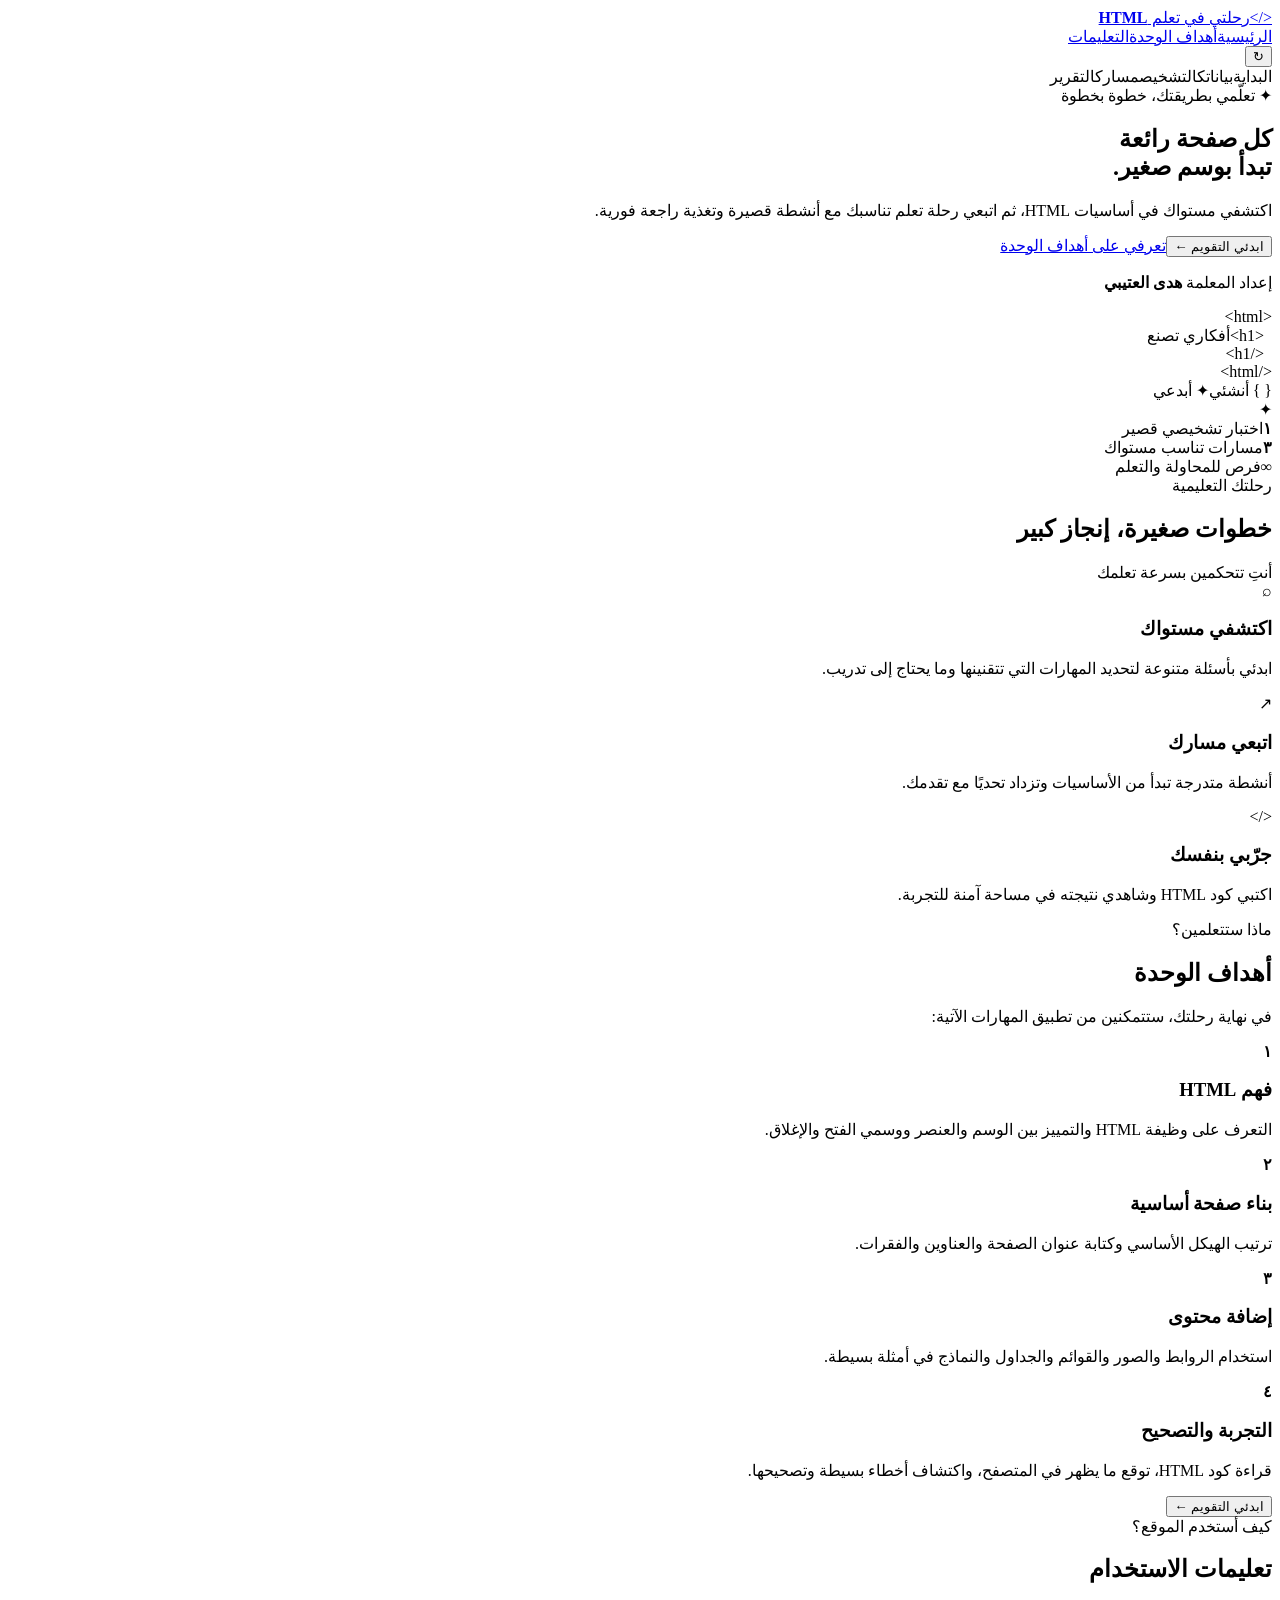
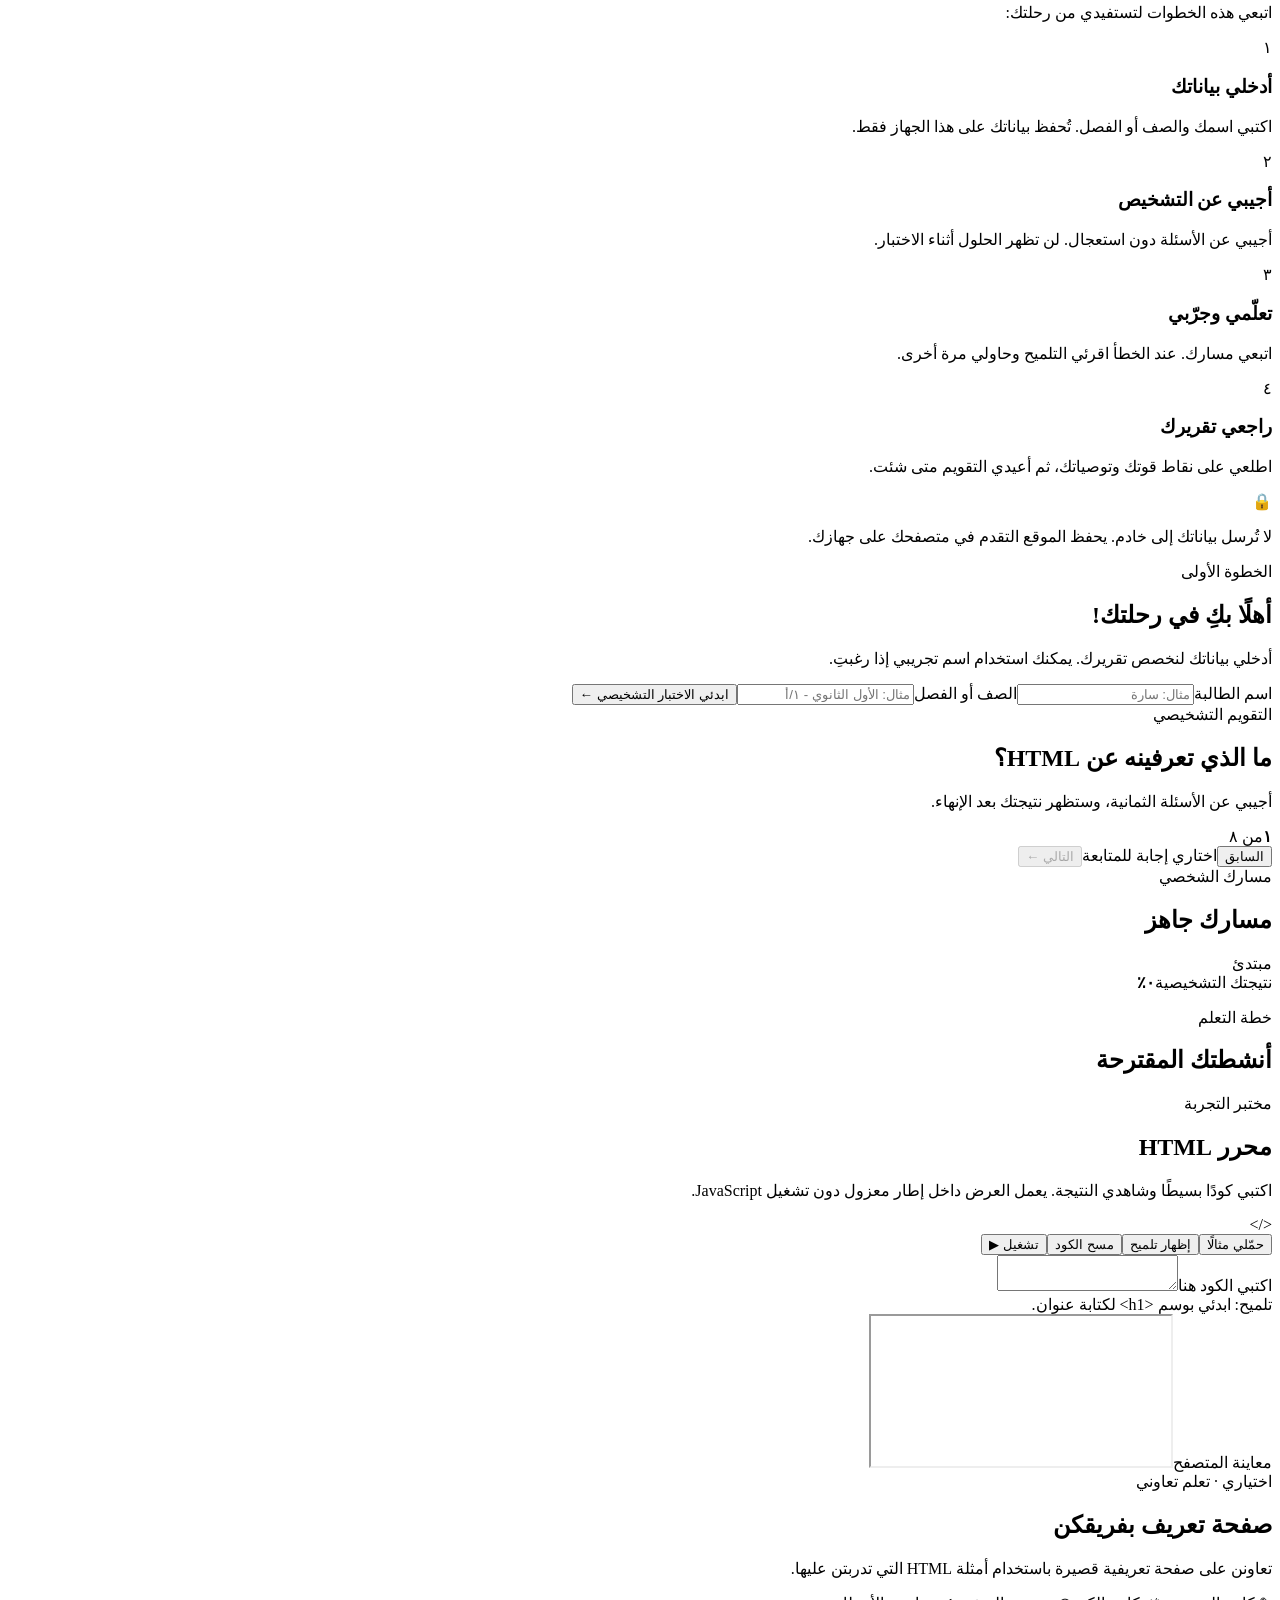
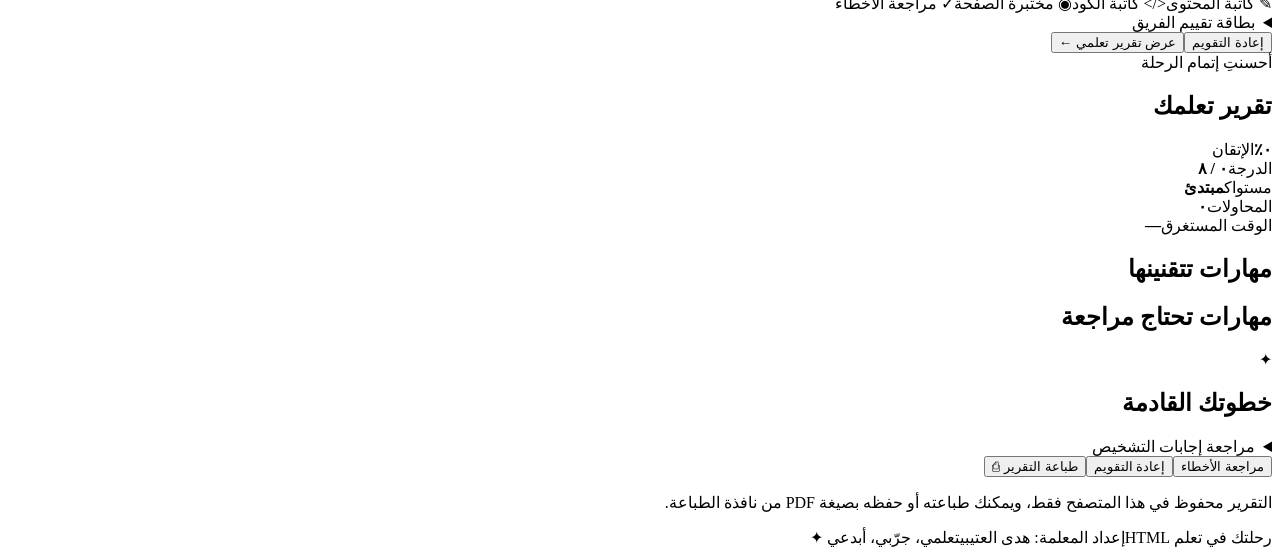
==== index.html @ 398ec987 "Add interactive HTML learning journey" ====
<!doctype html>
<html lang="ar" dir="rtl">
<head>
  <meta charset="utf-8">
  <meta name="viewport" content="width=device-width, initial-scale=1">
  <meta name="theme-color" content="#f7f8ff">
  <title>رحلتي في تعلم HTML</title>
  <link rel="stylesheet" href="style.css">
</head>
<body>
  <header class="topbar">
    <a class="brand" href="#home" aria-label="العودة للرئيسية"><span class="brand-mark">&lt;/&gt;</span><span>رحلتي في تعلم <b>HTML</b></span></a>
    <nav aria-label="التنقل الرئيسي"><a href="#home" class="nav-link active" data-nav="home">الرئيسية</a><a href="#objectives" class="nav-link" data-nav="objectives">أهداف الوحدة</a><a href="#help" class="nav-link" data-nav="help">التعليمات</a></nav>
    <button class="icon-btn" id="resumeBtn" title="استعادة التقدم المحفوظ" aria-label="استعادة التقدم">↻</button>
  </header>
  <main>
    <div class="journey" aria-label="مراحل الرحلة"><div class="journey-track"><span id="journeyFill"></span></div><div class="journey-labels"><span data-step="home" class="step current">البداية</span><span data-step="profile" class="step">بياناتك</span><span data-step="diagnostic" class="step">التشخيص</span><span data-step="path" class="step">مسارك</span><span data-step="results" class="step">التقرير</span></div></div>

    <section id="home" class="page active">
      <div class="hero">
        <div class="hero-copy"><div class="eyebrow"><span class="sparkle">✦</span> تعلّمي بطريقتك، خطوة بخطوة</div><h1>كل صفحة رائعة<br><span>تبدأ بوسم صغير.</span></h1><p class="lead">اكتشفي مستواك في أساسيات HTML، ثم اتبعي رحلة تعلم تناسبك مع أنشطة قصيرة وتغذية راجعة فورية.</p><div class="hero-actions"><button class="btn primary" id="startBtn">ابدئي التقويم <span>←</span></button><a class="btn soft" href="#objectives">تعرفي على أهداف الوحدة</a></div><p class="teacher">إعداد المعلمة <strong>هدى العتيبي</strong></p></div>
        <div class="hero-art" aria-hidden="true"><div class="orbit orbit-one"></div><div class="orbit orbit-two"></div><div class="code-card"><div class="dots"><i></i><i></i><i></i></div><div class="fake-code"><span class="pink">&lt;html&gt;</span><br><span class="violet">&nbsp;&nbsp;&lt;h1&gt;</span>أفكاري تصنع<br><span class="violet">&nbsp;&nbsp;&lt;/h1&gt;</span><br><span class="pink">&lt;/html&gt;</span></div><span class="mini-tag tag-a">{ } أنشئي</span><span class="mini-tag tag-b">✦ أبدعي</span></div><div class="floating-star">✦</div></div>
      </div>
      <div class="stats-row"><div><b>١</b><span>اختبار تشخيصي قصير</span></div><div><b>٣</b><span>مسارات تناسب مستواك</span></div><div><b>∞</b><span>فرص للمحاولة والتعلم</span></div></div>
      <div class="section-heading"><div><span class="eyebrow">رحلتك التعليمية</span><h2>خطوات صغيرة، إنجاز كبير</h2></div><span class="section-note">أنتِ تتحكمين بسرعة تعلمك</span></div>
      <div class="feature-grid"><article class="feature"><span class="feature-icon blue">⌕</span><h3>اكتشفي مستواك</h3><p>ابدئي بأسئلة متنوعة لتحديد المهارات التي تتقنينها وما يحتاج إلى تدريب.</p></article><article class="feature"><span class="feature-icon purple">↗</span><h3>اتبعي مسارك</h3><p>أنشطة متدرجة تبدأ من الأساسيات وتزداد تحديًا مع تقدمك.</p></article><article class="feature"><span class="feature-icon yellow">&lt;/&gt;</span><h3>جرّبي بنفسك</h3><p>اكتبي كود HTML وشاهدي نتيجته في مساحة آمنة للتجربة.</p></article></div>
    </section>

    <section id="objectives" class="page">
      <div class="page-heading"><span class="eyebrow">ماذا ستتعلمين؟</span><h1>أهداف الوحدة</h1><p>في نهاية رحلتك، ستتمكنين من تطبيق المهارات الآتية:</p></div>
      <div class="objective-list"><article><b>١</b><div><h3>فهم HTML</h3><p>التعرف على وظيفة HTML والتمييز بين الوسم والعنصر ووسمي الفتح والإغلاق.</p></div></article><article><b>٢</b><div><h3>بناء صفحة أساسية</h3><p>ترتيب الهيكل الأساسي وكتابة عنوان الصفحة والعناوين والفقرات.</p></div></article><article><b>٣</b><div><h3>إضافة محتوى</h3><p>استخدام الروابط والصور والقوائم والجداول والنماذج في أمثلة بسيطة.</p></div></article><article><b>٤</b><div><h3>التجربة والتصحيح</h3><p>قراءة كود HTML، توقع ما يظهر في المتصفح، واكتشاف أخطاء بسيطة وتصحيحها.</p></div></article></div>
      <button class="btn primary" id="objectivesStart">ابدئي التقويم <span>←</span></button>
    </section>

    <section id="help" class="page">
      <div class="page-heading"><span class="eyebrow">كيف أستخدم الموقع؟</span><h1>تعليمات الاستخدام</h1><p>اتبعي هذه الخطوات لتستفيدي من رحلتك:</p></div>
      <div class="help-grid"><article><span>١</span><h3>أدخلي بياناتك</h3><p>اكتبي اسمك والصف أو الفصل. تُحفظ بياناتك على هذا الجهاز فقط.</p></article><article><span>٢</span><h3>أجيبي عن التشخيص</h3><p>أجيبي عن الأسئلة دون استعجال. لن تظهر الحلول أثناء الاختبار.</p></article><article><span>٣</span><h3>تعلّمي وجرّبي</h3><p>اتبعي مسارك. عند الخطأ اقرئي التلميح وحاولي مرة أخرى.</p></article><article><span>٤</span><h3>راجعي تقريرك</h3><p>اطلعي على نقاط قوتك وتوصياتك، ثم أعيدي التقويم متى شئت.</p></article></div>
      <div class="notice"><span>🔒</span><p>لا تُرسل بياناتك إلى خادم. يحفظ الموقع التقدم في متصفحك على جهازك.</p></div>
    </section>

    <section id="profile" class="page narrow">
      <div class="page-heading"><span class="eyebrow">الخطوة الأولى</span><h1>أهلًا بكِ في رحلتك!</h1><p>أدخلي بياناتك لنخصص تقريرك. يمكنك استخدام اسم تجريبي إذا رغبتِ.</p></div>
      <form id="profileForm" class="panel form-panel"><label for="studentName">اسم الطالبة</label><input id="studentName" name="studentName" autocomplete="name" required maxlength="40" placeholder="مثال: سارة"><label for="className">الصف أو الفصل</label><input id="className" name="className" required maxlength="40" placeholder="مثال: الأول الثانوي - ١/أ"><button class="btn primary full" type="submit">ابدئي الاختبار التشخيصي <span>←</span></button></form>
    </section>

    <section id="diagnostic" class="page">
      <div class="quiz-top"><div><span class="eyebrow">التقويم التشخيصي</span><h1>ما الذي تعرفينه عن HTML؟</h1><p>أجيبي عن الأسئلة الثمانية، وستظهر نتيجتك بعد الإنهاء.</p></div><div class="quiz-count"><b id="questionNumber">١</b><span>من ٨</span></div></div>
      <div class="quiz-progress"><span id="quizFill"></span></div>
      <div class="quiz-card panel" id="quizCard"></div>
      <div class="quiz-controls"><button class="btn soft" id="prevQuestion">السابق</button><span id="answerStatus">اختاري إجابة للمتابعة</span><button class="btn primary" id="nextQuestion" disabled>التالي <span>←</span></button></div>
    </section>

    <section id="path" class="page">
      <div class="path-banner"><div><span class="eyebrow">مسارك الشخصي</span><h1 id="pathTitle">مسارك جاهز</h1><p id="pathIntro"></p></div><div class="level-badge" id="levelBadge">مبتدئ</div></div>
      <div class="score-strip panel"><div><span>نتيجتك التشخيصية</span><b id="diagnosticScore">٠٪</b></div><div class="score-bar"><span id="scoreBarFill"></span></div><p id="pathAdvice"></p></div>
      <div class="section-heading"><div><span class="eyebrow">خطة التعلم</span><h2>أنشطتك المقترحة</h2></div><span class="section-note" id="activityCounter"></span></div>
      <div class="activity-list" id="activityList"></div>
      <div class="activity-detail panel hidden" id="activityDetail"></div>
      <div class="editor-section panel"><div class="editor-heading"><div><span class="eyebrow">مختبر التجربة</span><h2>محرر HTML</h2><p>اكتبي كودًا بسيطًا وشاهدي النتيجة. يعمل العرض داخل إطار معزول دون تشغيل JavaScript.</p></div><span class="editor-icon">&lt;/&gt;</span></div><div class="editor-actions"><button class="btn small soft" id="loadExample">حمّلي مثالًا</button><button class="btn small soft" id="showHint">إظهار تلميح</button><button class="btn small ghost" id="clearCode">مسح الكود</button><button class="btn small primary" id="runCode">تشغيل ▶</button></div><div class="editor-grid"><div><label for="codeInput">اكتبي الكود هنا</label><textarea id="codeInput" spellcheck="false" dir="ltr" aria-label="محرر كود HTML"></textarea><div id="editorMessage" class="editor-message" aria-live="polite">تلميح: ابدئي بوسم &lt;h1&gt; لكتابة عنوان.</div></div><div><label>معاينة المتصفح</label><iframe id="previewFrame" title="معاينة صفحة HTML" sandbox="" referrerpolicy="no-referrer"></iframe></div></div></div>
      <div class="group-task panel"><div><span class="eyebrow">اختياري · تعلم تعاوني</span><h2>صفحة تعريف بفريقكن</h2><p>تعاونن على صفحة تعريفية قصيرة باستخدام أمثلة HTML التي تدربتن عليها.</p></div><div class="roles"><span>✎ كاتبة المحتوى</span><span>&lt;/&gt; كاتبة الكود</span><span>◉ مختبرة الصفحة</span><span>✓ مراجعة الأخطاء</span></div><details><summary>بطاقة تقييم الفريق</summary><ul><li>تتضمن الصفحة عنوانًا وفقرة.</li><li>استخدم الفريق الوسوم المفتوحة والمغلقة بصورة مناسبة.</li><li>اختبر الفريق النتيجة وراجع الأخطاء معًا.</li></ul></details></div>
      <div class="path-footer"><button class="btn soft" id="resetPath">إعادة التقويم</button><button class="btn primary" id="viewResults">عرض تقرير تعلمي <span>←</span></button></div>
    </section>

    <section id="results" class="page">
      <div class="results-heading"><div><span class="eyebrow">أحسنتِ إتمام الرحلة</span><h1>تقرير تعلمك</h1><p id="reportStudent"></p></div><div class="mastery-ring" id="masteryRing"><div><b id="masteryPercent">٠٪</b><span>الإتقان</span></div></div></div>
      <div class="result-cards"><article class="result-card"><span>الدرجة</span><b id="reportScore">٠ / ٨</b></article><article class="result-card"><span>مستواك</span><b id="reportLevel">مبتدئ</b></article><article class="result-card"><span>المحاولات</span><b id="reportAttempts">٠</b></article><article class="result-card"><span>الوقت المستغرق</span><b id="reportTime">—</b></article></div>
      <div class="report-grid"><article class="report-box"><h2>مهارات تتقنينها <span class="good-dot"></span></h2><ul id="strengthList"></ul></article><article class="report-box"><h2>مهارات تحتاج مراجعة <span class="review-dot"></span></h2><ul id="reviewList"></ul></article></div>
      <div class="recommendation panel"><span>✦</span><div><h2>خطوتك القادمة</h2><p id="recommendationText"></p></div></div>
      <details class="review-box"><summary>مراجعة إجابات التشخيص</summary><div id="reviewAnswers"></div></details>
      <div class="results-actions"><button class="btn soft" id="reviewMistakes">مراجعة الأخطاء</button><button class="btn soft" id="restartAssessment">إعادة التقويم</button><button class="btn primary" id="printReport">طباعة التقرير ⎙</button></div>
      <p class="local-note">التقرير محفوظ في هذا المتصفح فقط، ويمكنك طباعته أو حفظه بصيغة PDF من نافذة الطباعة.</p>
    </section>
  </main>
  <footer><span>رحلتك في تعلم HTML</span><span>إعداد المعلمة: هدى العتيبي</span><span>تعلمي، جرّبي، أبدعي ✦</span></footer>
  <div id="toast" class="toast" role="status" aria-live="polite"></div>
  <script src="script.js"></script>
</body>
</html>
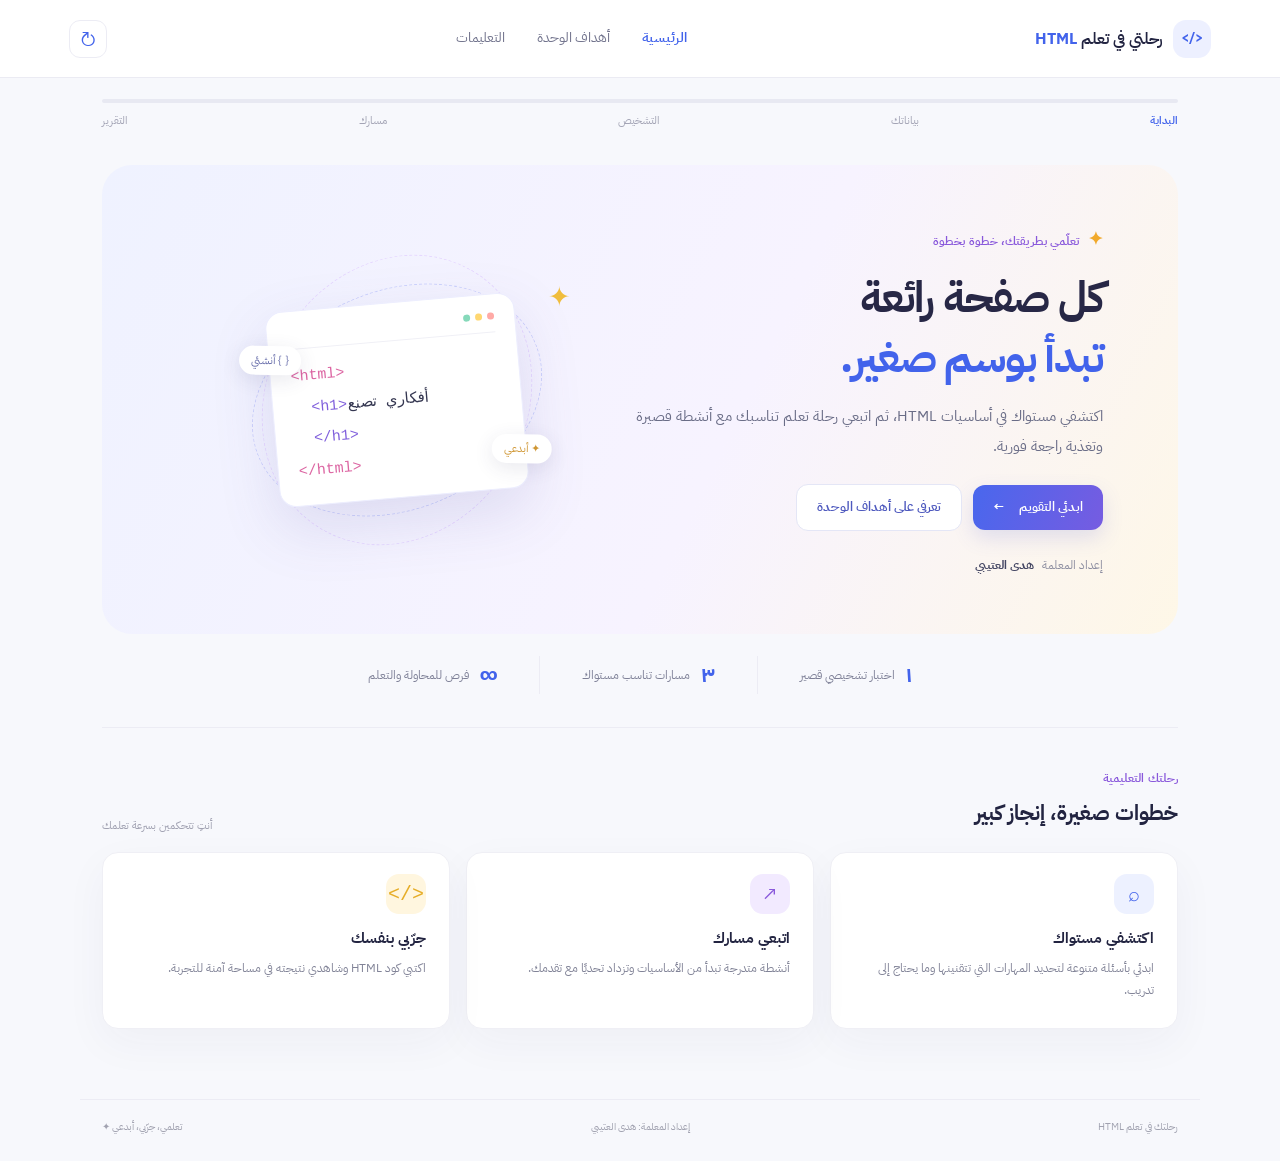
==== commit 19c1a16a: "Bust browser cache for current lesson scripts" ====
--- a/index.html
+++ b/index.html
@@ -5,7 +5,7 @@
   <meta name="viewport" content="width=device-width, initial-scale=1">
   <meta name="theme-color" content="#f7f8ff">
   <title>رحلتي في تعلم HTML</title>
-  <link rel="stylesheet" href="style.css">
+  <link rel="stylesheet" href="style.css?v=2">
 </head>
 <body>
   <header class="topbar">
@@ -73,6 +73,6 @@
   </main>
   <footer><span>رحلتك في تعلم HTML</span><span>إعداد المعلمة: هدى العتيبي</span><span>تعلمي، جرّبي، أبدعي ✦</span></footer>
   <div id="toast" class="toast" role="status" aria-live="polite"></div>
-  <script src="script.js"></script>
+  <script src="script.js?v=2"></script>
 </body>
 </html>
--- a/style.css
+++ b/style.css
@@ -0,0 +1,5 @@
+@import url('https://fonts.googleapis.com/css2?family=IBM+Plex+Sans+Arabic:wght@400;500;600;700&display=swap');
+:root{--ink:#222441;--muted:#777990;--blue:#4263eb;--blue2:#6b7cff;--purple:#8958db;--teal:#1faeaa;--yellow:#ffd66e;--line:#ececf4;--bg:#f7f8fc;--white:#fff;--shadow:0 14px 44px #3235680b}*{box-sizing:border-box}html{scroll-behavior:smooth}body{margin:0;background:var(--bg);color:var(--ink);font-family:'IBM Plex Sans Arabic',Tahoma,Arial,sans-serif;font-size:15px;line-height:1.75}button,input,textarea{font:inherit}button,a{-webkit-tap-highlight-color:transparent}a{color:inherit;text-decoration:none}.topbar{height:78px;background:#ffffffed;border-bottom:1px solid #ebebf3;display:flex;align-items:center;justify-content:space-between;padding:0 max(calc((100% - 1180px)/2),5.4%);position:sticky;top:0;z-index:10;backdrop-filter:blur(12px)}.brand{display:flex;align-items:center;gap:10px;font-size:16px;font-weight:600}.brand b{color:var(--blue)}.brand-mark{direction:ltr;width:38px;height:38px;border-radius:13px;background:#edf0ff;color:var(--blue);display:grid;place-items:center;font-size:14px;font-weight:700}.topbar nav{display:flex;gap:32px}.nav-link{color:#73758e;font-size:14px}.nav-link.active,.nav-link:hover{color:var(--blue);font-weight:600}.icon-btn{border:1px solid var(--line);background:#fff;border-radius:11px;width:38px;height:38px;color:var(--blue);font-size:20px;cursor:pointer}.journey{max-width:1120px;margin:21px auto 35px;padding:0 22px}.journey-track{height:4px;background:#e8e9f2;border-radius:9px;position:relative}.journey-track span{display:block;height:100%;width:0;background:linear-gradient(90deg,var(--blue),#9a6de7);border-radius:9px;transition:.35s}.journey-labels{display:flex;justify-content:space-between;margin-top:8px}.step{font-size:11px;color:#a3a4b5;transition:.2s}.step.current,.step.done{color:var(--blue);font-weight:600}.page{display:none;max-width:1120px;margin:0 auto;padding:0 22px 70px;animation:fade .3s ease}.page.active{display:block}@keyframes fade{from{opacity:0;transform:translateY(5px)}to{opacity:1;transform:none}}.hero{min-height:425px;border-radius:30px;background:linear-gradient(116deg,#eff2ff 0%,#f7f3ff 58%,#fef7e7 100%);padding:58px 7%;display:grid;grid-template-columns:1.05fr .95fr;align-items:center;overflow:hidden}.eyebrow{font-size:12px;color:var(--purple);font-weight:600;letter-spacing:.1px}.sparkle{color:#f1a92b;font-size:18px;margin-left:5px}.hero h1{font-size:43px;line-height:1.4;margin:13px 0;color:#272746;letter-spacing:-1.2px}.hero h1 span{color:var(--blue)}.lead{color:#6a6d87;max-width:470px;line-height:2;font-size:15px;margin:0 0 23px}.hero-actions{display:flex;gap:11px;align-items:center;flex-wrap:wrap}.btn{border:0;display:inline-flex;align-items:center;justify-content:center;gap:15px;padding:11px 20px;border-radius:12px;cursor:pointer;transition:transform .16s,box-shadow .16s,background .16s;font-weight:600;font-size:13px}.btn:hover{transform:translateY(-2px)}.btn.primary{color:#fff;background:linear-gradient(110deg,#4967ed,#765ce1);box-shadow:0 8px 20px #5866d52b}.btn.primary:hover{box-shadow:0 10px 24px #5866d549}.btn.soft{color:#4e59be;background:#fff;border:1px solid #e4e6f6}.btn.ghost{color:#777990;background:#f7f7fb;border:1px solid #ececf4}.btn.small{padding:7px 12px;font-size:12px;border-radius:9px}.btn.full{width:100%;margin-top:12px}.teacher{margin:24px 0 0;color:#8d8ea0;font-size:12px}.teacher strong{color:#444663;margin-right:5px}.hero-art{height:305px;position:relative;display:grid;place-items:center}.orbit{position:absolute;border:1px dashed #cdd2fc;border-radius:50%;width:300px;height:220px;transform:rotate(-22deg)}.orbit-two{width:260px;height:300px;transform:rotate(30deg);border-color:#e6d8ff}.code-card{width:250px;min-height:190px;background:#fff;border:1px solid #edeefe;border-radius:17px;box-shadow:0 22px 60px #5851a226;position:relative;padding:18px 20px;transform:rotate(-5deg);z-index:1}.dots{display:flex;gap:5px;border-bottom:1px solid #f0f0f6;padding-bottom:12px}.dots i{width:7px;height:7px;border-radius:50%;background:#ffaaa6}.dots i:nth-child(2){background:#ffd771}.dots i:nth-child(3){background:#86d9ba}.fake-code{direction:ltr;text-align:left;font-family:monospace;font-size:15px;line-height:2.1;margin-top:12px;color:#353751}.pink{color:#dc65a2}.violet{color:#8060dc}.mini-tag{position:absolute;padding:5px 12px;background:#fff;border-radius:20px;font-size:11px;color:#656ba9;box-shadow:0 5px 20px #393a651c}.tag-a{top:32px;left:-30px;transform:rotate(6deg)}.tag-b{bottom:23px;right:-26px;color:#cf9633;transform:rotate(6deg)}.floating-star{position:absolute;top:27px;right:46px;color:#f0bd3d;font-size:27px}.stats-row{display:flex;justify-content:center;gap:0;padding:22px 0 33px;border-bottom:1px solid var(--line)}.stats-row div{display:flex;align-items:center;gap:11px;padding:0 42px;border-left:1px solid var(--line)}.stats-row div:last-child{border:0}.stats-row b{font-size:22px;color:var(--blue)}.stats-row span{color:#7e8097;font-size:12px}.section-heading{display:flex;align-items:end;justify-content:space-between;margin:36px 0 17px}.section-heading h2,.editor-heading h2,.group-task h2{font-size:21px;margin:4px 0}.section-note{color:#a0a1b1;font-size:11px}.feature-grid{display:grid;grid-template-columns:repeat(3,1fr);gap:16px}.feature,.panel,.objective-list article,.help-grid article,.activity-card,.report-box,.result-card{background:#fff;border:1px solid #efeff5;border-radius:16px;box-shadow:var(--shadow)}.feature{padding:21px 23px}.feature-icon{display:grid;place-items:center;width:40px;height:40px;border-radius:13px;font-size:20px;margin-bottom:11px}.feature-icon.blue{background:#edf1ff;color:var(--blue)}.feature-icon.purple{background:#f2eaff;color:var(--purple)}.feature-icon.yellow{background:#fff6df;color:#e6ad27;font-family:monospace}.feature h3,.objective-list h3,.help-grid h3,.activity-card h3{font-size:15px;margin:4px 0}.feature p,.objective-list p,.help-grid p,.activity-card p{font-size:12px;color:#818397;margin:5px 0;line-height:1.9}.page-heading{text-align:center;margin:44px 0 24px}.page-heading h1,.quiz-top h1,.path-banner h1,.results-heading h1{font-size:30px;margin:7px 0}.page-heading p{color:#777990;margin:0}.objective-list{max-width:740px;margin:0 auto 23px;display:grid;gap:12px}.objective-list article{display:flex;align-items:center;gap:17px;padding:16px 20px}.objective-list article>b,.help-grid article>span{flex:0 0 39px;height:39px;border-radius:13px;display:grid;place-items:center;background:#eef0ff;color:var(--blue);font-size:16px}.objective-list h3{margin:0}.objective-list p{margin:2px 0}.page#objectives>.btn{display:flex;width:max-content;margin:auto}.help-grid{display:grid;grid-template-columns:repeat(2,1fr);gap:14px;max-width:820px;margin:auto}.help-grid article{padding:20px}.help-grid article>span{margin-bottom:8px}.help-grid p{margin:0}.notice{max-width:820px;margin:18px auto;background:#eff9f8;color:#437c78;border-radius:12px;padding:9px 15px;display:flex;align-items:center;gap:10px;font-size:12px}.notice p{margin:0}.narrow{max-width:650px}.form-panel{padding:27px;display:grid;gap:9px}.form-panel label{font-size:13px;font-weight:600}.form-panel input{border:1px solid #e5e6ef;border-radius:10px;padding:12px 13px;margin-bottom:7px;outline:0}.form-panel input:focus,textarea:focus{border-color:#8290ff;box-shadow:0 0 0 3px #6377f01a}.quiz-top{display:flex;justify-content:space-between;align-items:center;margin:37px 0 15px}.quiz-top h1{font-size:25px}.quiz-top p{margin:0;color:#84869a;font-size:13px}.quiz-count{width:61px;height:61px;border:1px solid #ebeaf5;border-radius:18px;background:#fff;display:grid;place-items:center;align-content:center}.quiz-count b{font-size:20px;color:var(--blue);line-height:1.2}.quiz-count span{font-size:10px;color:#9091a2}.quiz-progress,.score-bar{height:7px;background:#ececf5;border-radius:8px;overflow:hidden}.quiz-progress span,.score-bar span{display:block;height:100%;width:12.5%;background:linear-gradient(90deg,#4d6bee,#a370e5);transition:.25s;border-radius:8px}.quiz-card{padding:26px 30px;min-height:250px;margin-top:16px}.question-meta{display:flex;gap:8px;align-items:center;margin-bottom:8px}.question-meta span{font-size:10px;padding:3px 9px;border-radius:20px;background:#f1f2ff;color:#5d65bc}.question-meta .type{background:#fff6e0;color:#a67c1b}.question-title{font-size:18px;font-weight:600;margin:0 0 18px}.answers{display:grid;grid-template-columns:repeat(2,1fr);gap:10px}.answer-option{cursor:pointer;border:1px solid #ebebf2;border-radius:11px;padding:11px 13px;text-align:right;background:#fff;font-size:13px;color:#50526d;transition:.15s}.answer-option:hover{border-color:#a5b0ff;background:#f9faff}.answer-option.selected{border-color:#687af0;background:#f0f2ff;color:#4256c5;font-weight:600}.answer-option.correct{border-color:#68c8a4;background:#edfaf4}.answer-option.wrong{border-color:#e9a19e;background:#fff3f1}.answer-option code,.question-title code,.feedback code{direction:ltr;unicode-bidi:isolate;background:#f3f3f8;padding:2px 5px;border-radius:4px}.answer-option.wide{grid-column:1/-1}.quiz-controls{display:flex;align-items:center;justify-content:space-between;margin-top:15px}.quiz-controls span{font-size:11px;color:#999aac}.quiz-controls button:disabled{opacity:.48;cursor:not-allowed;transform:none}.inline-input{border:1px solid #e2e3ed;border-radius:9px;padding:11px;width:min(100%,370px);outline:0;direction:ltr;text-align:left}.path-banner{display:flex;justify-content:space-between;align-items:center;border-radius:22px;padding:27px 32px;background:linear-gradient(110deg,#eef1ff,#f6efff);margin:30px 0 16px}.path-banner p{margin:3px 0;color:#777990;font-size:13px}.level-badge{background:#fff;border-radius:30px;padding:8px 17px;color:#6955bc;font-weight:600;font-size:13px}.level-badge.beginner{color:#c68d15;background:#fff7df}.level-badge.intermediate{color:#386acc;background:#edf3ff}.level-badge.advanced{color:#168671;background:#e9f8f3}.score-strip{padding:15px 20px;display:grid;grid-template-columns:1fr 2fr;align-items:center;gap:3px 20px}.score-strip>div:first-child{display:flex;justify-content:space-between;align-items:center}.score-strip>div:first-child span{color:#8b8c9f;font-size:12px}.score-strip b{font-size:20px;color:var(--blue)}.score-strip p{grid-column:1/-1;margin:3px 0 0;color:#818397;font-size:12px}.score-bar{height:8px}.activity-list{display:grid;grid-template-columns:repeat(3,1fr);gap:13px}.activity-card{padding:17px;position:relative}.activity-card .activity-number{position:absolute;top:15px;left:15px;width:25px;height:25px;border-radius:8px;background:#f2f3ff;color:#6672d1;display:grid;place-items:center;font-size:11px}.activity-card .activity-tag{color:#9a79d6;font-size:10px}.activity-card h3{margin-top:5px}.activity-card p{min-height:47px}.activity-card .btn{margin-top:9px}.activity-detail{padding:20px 22px;margin-top:15px;border-color:#dfe3ff}.activity-detail h3{margin:0 0 8px}.activity-detail p{color:#666983;font-size:13px}.activity-detail .hint{padding:10px 12px;background:#fff8e5;color:#8b6d2a;border-radius:9px;font-size:12px}.activity-detail .feedback{padding:10px 12px;background:#eff9f4;color:#23745b;border-radius:9px;font-size:12px;margin-top:10px}.activity-detail .feedback.bad{background:#fff4f0;color:#a75c4d}.activity-detail textarea{width:100%;min-height:100px;direction:ltr;text-align:left;border:1px solid #e5e6ef;border-radius:10px;padding:12px;outline:0}.activity-detail .activity-check{margin-top:12px}.activity-detail .retry-line{display:flex;gap:8px;align-items:center;flex-wrap:wrap}.hidden{display:none!important}.editor-section{margin-top:27px;padding:22px}.editor-heading{display:flex;justify-content:space-between;align-items:start}.editor-heading p{color:#898a9c;font-size:12px;margin:2px 0 10px}.editor-icon{direction:ltr;width:45px;height:45px;border-radius:14px;background:#f2efff;color:#805dd0;display:grid;place-items:center;font-family:monospace}.editor-actions{display:flex;gap:7px;margin:8px 0 12px;flex-wrap:wrap}.editor-grid{display:grid;grid-template-columns:1fr 1fr;gap:15px}.editor-grid label{display:block;font-size:11px;color:#85869a;margin-bottom:5px}.editor-grid textarea{height:230px;width:100%;resize:vertical;border:1px solid #35384c;border-radius:10px;background:#25283b;color:#e1e4ff;padding:14px;font:13px/1.8 ui-monospace,Menlo,monospace;outline:0}.editor-grid iframe{width:100%;height:230px;border:1px solid #e3e4ed;border-radius:10px;background:#fff}.editor-message{font-size:11px;color:#85869a;margin-top:5px}.group-task{margin-top:16px;padding:21px;display:grid;grid-template-columns:1fr 1fr;gap:10px 22px}.group-task p{font-size:12px;color:#828398;margin:4px 0}.roles{display:flex;flex-wrap:wrap;gap:7px;align-content:center}.roles span{padding:6px 10px;background:#f4f3ff;border-radius:20px;color:#635fa2;font-size:11px}.group-task details{grid-column:1/-1;border-top:1px solid var(--line);padding-top:10px;font-size:12px;color:#73758d}.group-task summary,.review-box summary{cursor:pointer;color:#5e64b5;font-weight:600}.group-task ul{margin:8px 0}.path-footer{display:flex;justify-content:space-between;margin-top:18px}.results-heading{display:flex;align-items:center;justify-content:space-between;margin:36px 0 21px}.results-heading h1{margin:4px 0}.results-heading p{margin:0;color:#818397;font-size:13px}.mastery-ring{width:107px;height:107px;border-radius:50%;background:conic-gradient(var(--blue) var(--progress,0%),#e9eaf3 0);display:grid;place-items:center;position:relative}.mastery-ring:before{content:"";position:absolute;inset:8px;background:#fff;border-radius:50%}.mastery-ring>div{z-index:1;text-align:center;display:grid}.mastery-ring b{font-size:22px;line-height:1.3;color:var(--blue)}.mastery-ring span{font-size:10px;color:#8a8b9e}.result-cards{display:grid;grid-template-columns:repeat(4,1fr);gap:12px}.result-card{padding:14px 17px}.result-card span{display:block;color:#8c8d9d;font-size:11px}.result-card b{font-size:17px}.report-grid{display:grid;grid-template-columns:1fr 1fr;gap:14px;margin:16px 0}.report-box{padding:17px 20px}.report-box h2{font-size:14px;margin:0 0 8px;display:flex;align-items:center;gap:7px}.good-dot,.review-dot{display:inline-block;width:8px;height:8px;border-radius:50%;background:#43b88d}.review-dot{background:#f0b944}.report-box ul{margin:0;padding-right:20px;color:#777990;font-size:12px}.report-box li{margin:3px 0}.recommendation{display:flex;gap:14px;padding:17px 19px;background:linear-gradient(100deg,#f1f2ff,#fbf5ff)}.recommendation>span{font-size:22px;color:#dfa83d}.recommendation h2{font-size:14px;margin:0}.recommendation p{font-size:12px;color:#73758d;margin:3px 0 0}.review-box{margin:16px 0;background:#fff;border:1px solid #efeff5;border-radius:14px;padding:15px 18px}.review-item{border-top:1px solid var(--line);padding:11px 0;font-size:12px}.review-item b{display:block}.review-item p{margin:3px 0;color:#838498}.review-item .right{color:#218769}.review-item .wrong{color:#ba6b52}.results-actions{display:flex;gap:9px;margin-top:19px;flex-wrap:wrap}.local-note{text-align:center;font-size:11px;color:#a0a1af;margin-top:12px}footer{max-width:1120px;margin:auto;padding:18px 22px 25px;border-top:1px solid var(--line);display:flex;justify-content:space-between;color:#a1a2b0;font-size:10px}.toast{position:fixed;bottom:20px;left:50%;transform:translate(-50%,20px);opacity:0;background:#2d3048;color:#fff;padding:9px 17px;border-radius:10px;font-size:12px;z-index:20;transition:.2s;pointer-events:none}.toast.show{opacity:1;transform:translate(-50%,0)}
+@media(max-width:760px){.topbar{height:65px;padding:0 17px}.topbar nav{gap:14px}.nav-link{font-size:11px}.brand{font-size:13px;gap:7px}.brand-mark{width:33px;height:33px}.icon-btn{width:33px;height:33px}.journey{margin:15px auto 22px;padding:0 17px}.page{padding:0 17px 50px}.hero{padding:37px 7%;grid-template-columns:1fr;min-height:auto}.hero h1{font-size:34px}.hero-art{height:245px;grid-row:1}.hero-copy{grid-row:2}.code-card{transform:scale(.87) rotate(-5deg)}.stats-row{justify-content:space-around}.stats-row div{padding:0 13px;gap:6px}.stats-row span{font-size:10px}.stats-row b{font-size:17px}.feature-grid{gap:9px}.feature{padding:15px}.feature p{font-size:11px}.section-heading h2{font-size:18px}.section-note{max-width:100px;text-align:left}.quiz-top h1{font-size:21px}.quiz-card{padding:20px 17px}.answers{grid-template-columns:1fr}.answer-option.wide{grid-column:auto}.activity-list{grid-template-columns:repeat(2,1fr)}.activity-card p{min-height:unset}.editor-grid{grid-template-columns:1fr}.editor-grid textarea,.editor-grid iframe{height:190px}.group-task{grid-template-columns:1fr}.group-task details{grid-column:auto}.result-cards{grid-template-columns:repeat(2,1fr)}.results-heading{align-items:start}.mastery-ring{width:85px;height:85px}.report-box{padding:14px}.report-grid{gap:9px}footer{gap:6px;flex-wrap:wrap}.path-banner{padding:20px}.journey-labels .step{font-size:9px}}
+@media(max-width:460px){.topbar nav{gap:9px}.nav-link{font-size:10px}.brand{font-size:11px}.journey-labels .step{font-size:8px}.hero{border-radius:21px}.hero-actions .btn{width:100%}.stats-row div{flex-direction:column;gap:0;text-align:center}.feature-grid{grid-template-columns:1fr}.feature{display:grid;grid-template-columns:43px 1fr;column-gap:11px}.feature-icon{grid-row:1/3;margin:0}.feature h3{align-self:end}.feature p{grid-column:2}.activity-list{grid-template-columns:1fr}.activity-card p{min-height:0}.quiz-controls span{display:none}.quiz-controls{gap:8px}.quiz-controls .btn{padding:9px 13px}.group-task{padding:16px}.report-grid{grid-template-columns:1fr}.results-actions .btn{flex:1}.path-banner h1{font-size:23px}.level-badge{font-size:11px;padding:6px 11px}.score-strip{grid-template-columns:1fr;gap:8px}.score-strip p{grid-column:auto}}
+@media print{body{background:white}.topbar,.journey,footer,.results-actions,.local-note{display:none!important}.page{max-width:none;padding:0;display:none!important}#results{display:block!important}.result-card,.report-box,.recommendation{box-shadow:none;break-inside:avoid}.review-box{display:none}}
